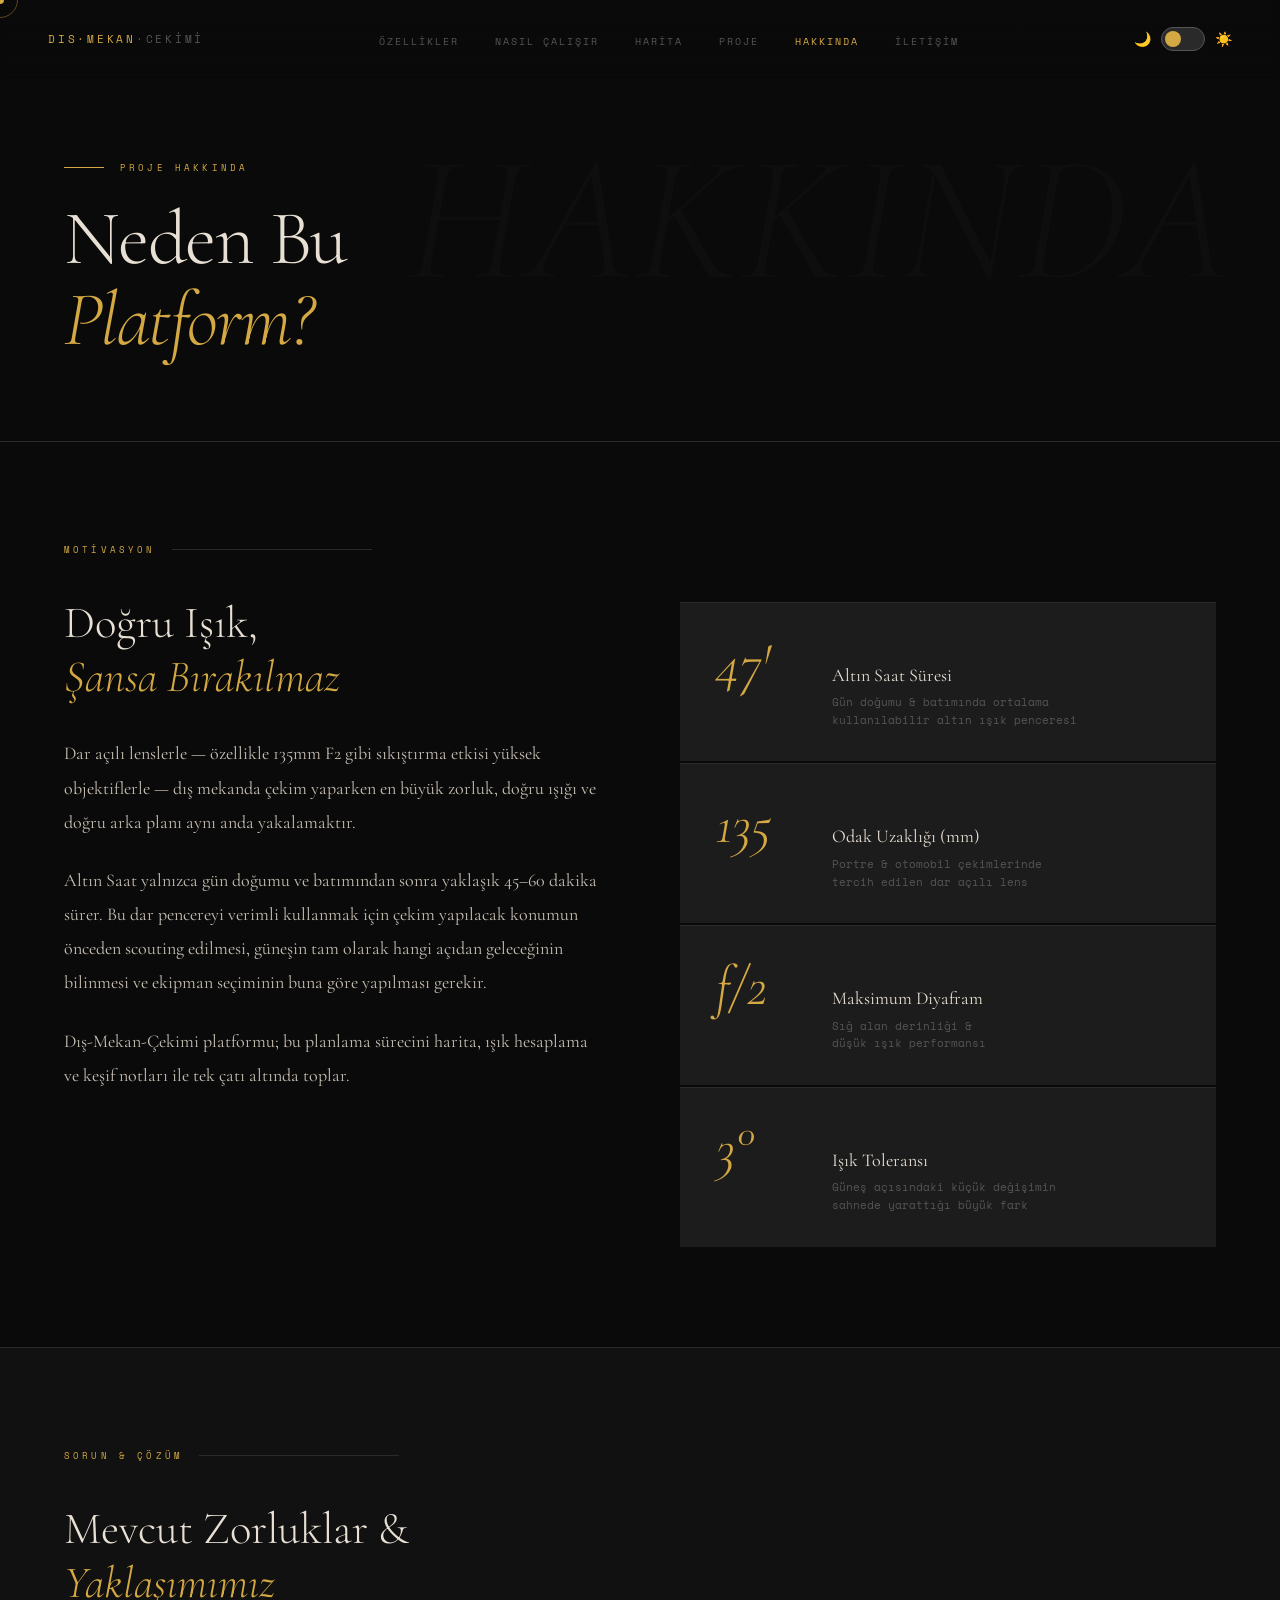
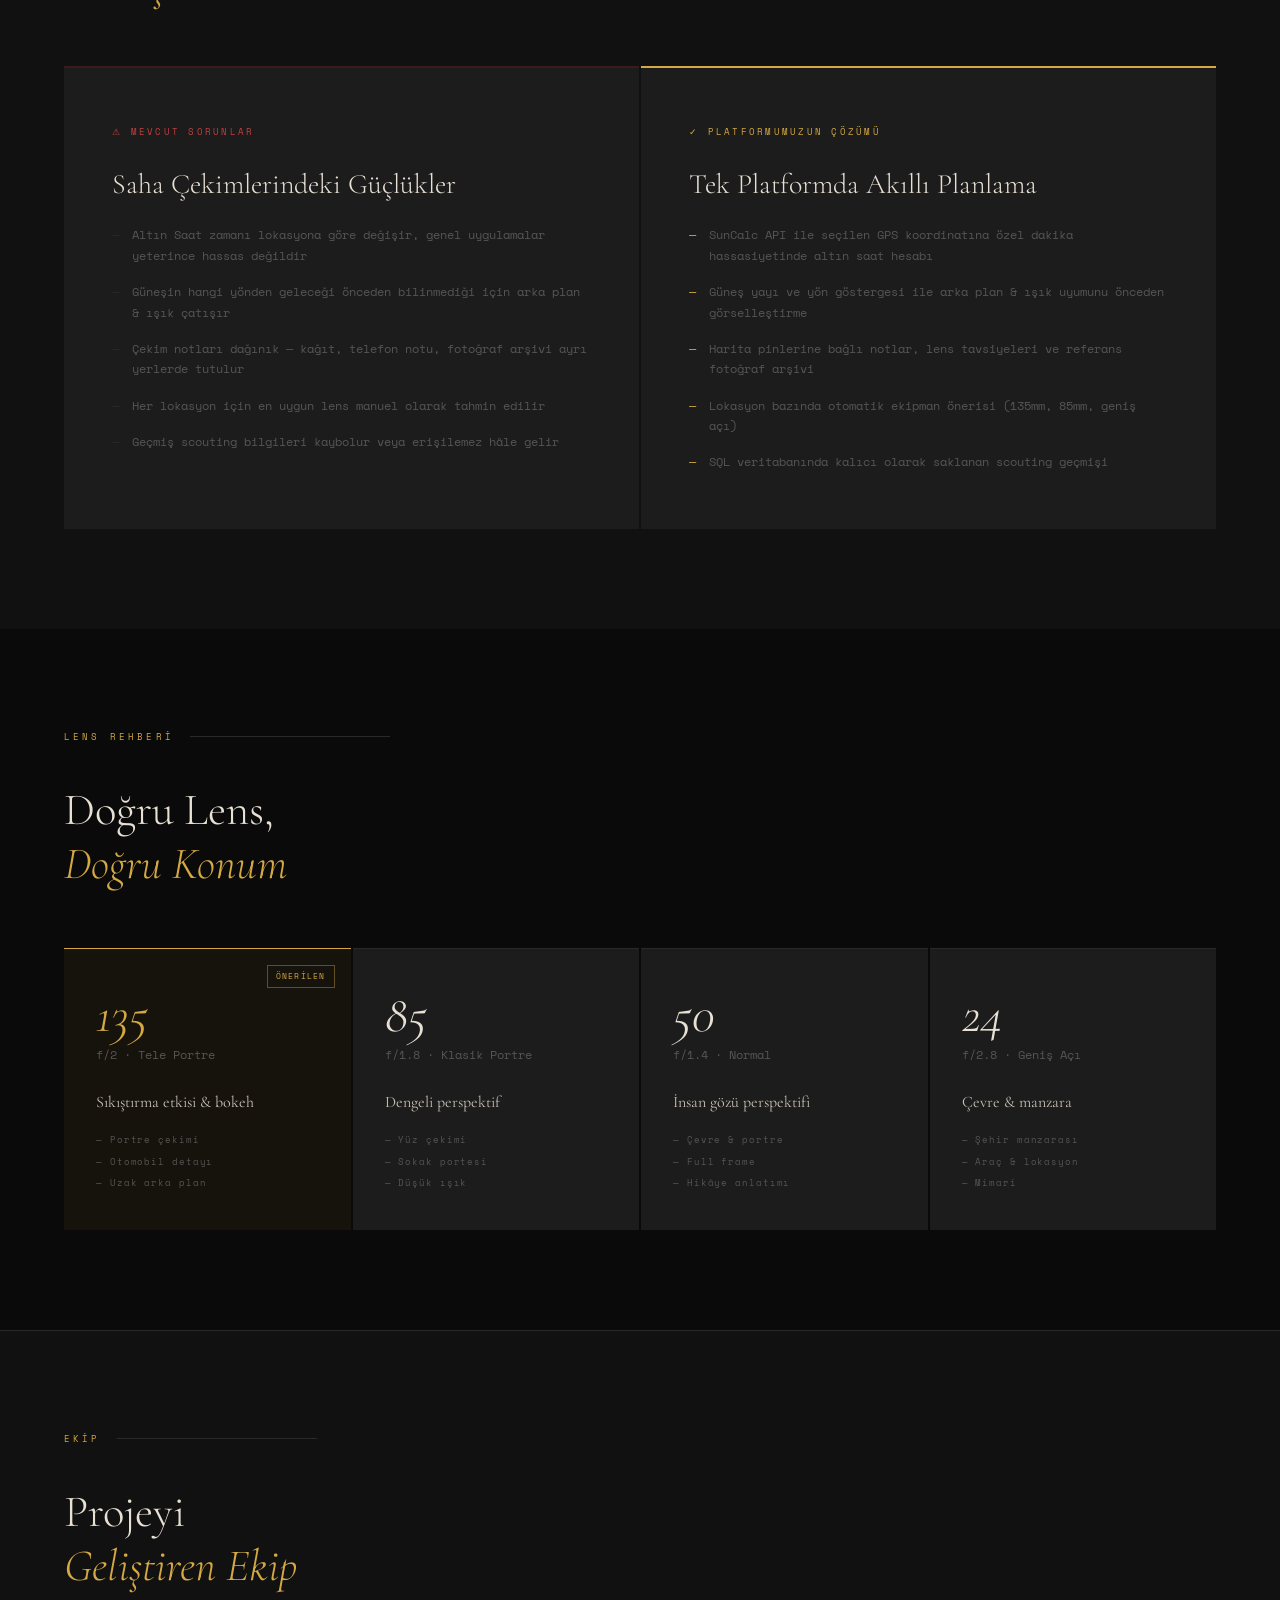
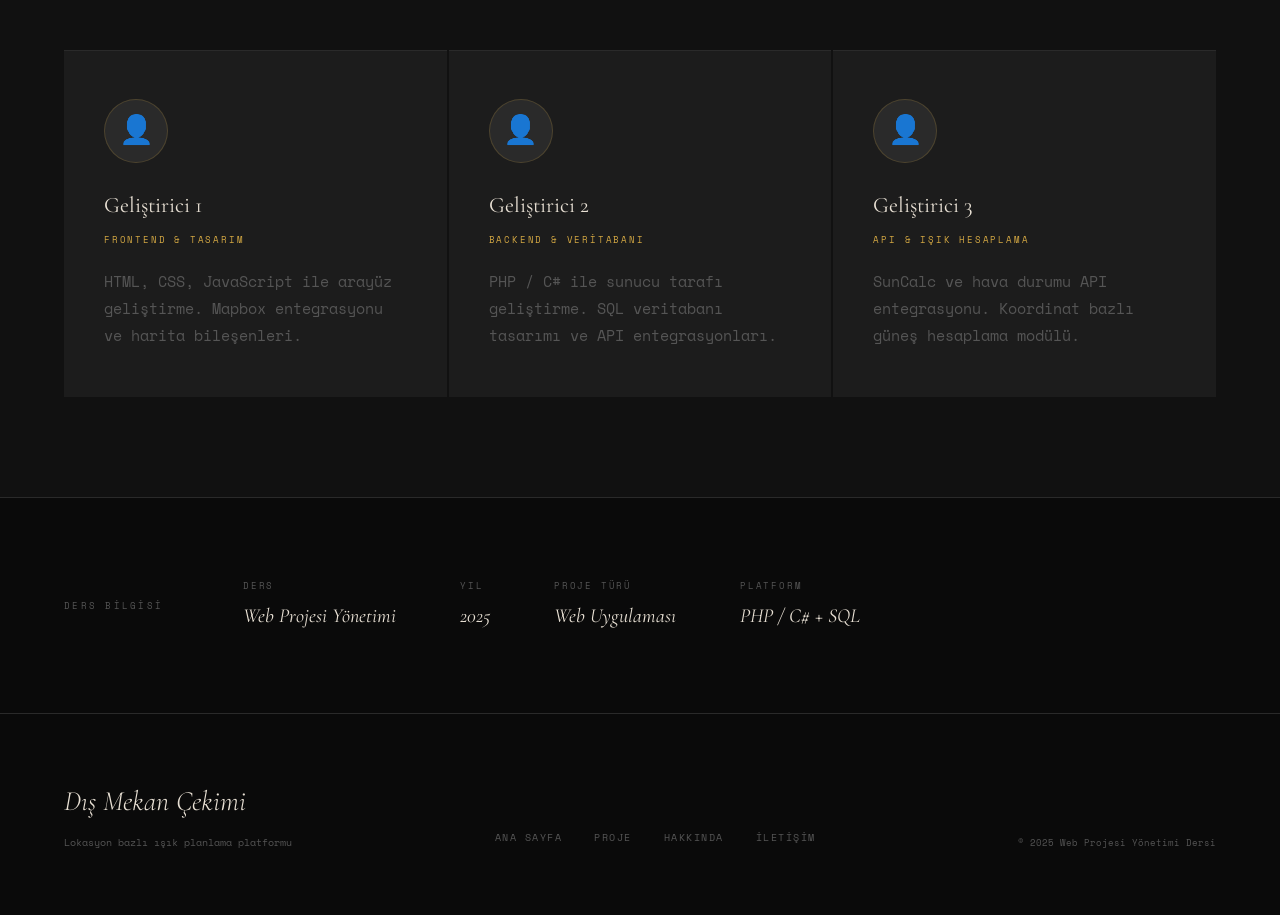
==== about.html @ 48ecaecd "Update about.html" ====
<!DOCTYPE html>
<html lang="tr">
<head>
  <script>
    // Tema: sayfa yüklenir yüklenmez uygula (flash önleme)
    (function() {
      if (localStorage.getItem('theme') === 'light') {
        document.documentElement.classList.add('light-mode');
        document.body && document.body.classList.add('light-mode');
      }
    })();
  </script>
  <meta charset="UTF-8" />
  <meta name="viewport" content="width=device-width, initial-scale=1.0"/>
  <title>Hakkında | Dış-Mekan-Çekimi</title>
  <link rel="preconnect" href="https://fonts.googleapis.com">
  <link href="https://fonts.googleapis.com/css2?family=Cormorant+Garamond:ital,wght@0,300;0,400;0,600;1,300;1,400&family=Space+Mono:wght@400;700&display=swap" rel="stylesheet">
  <style>
    *, *::before, *::after { box-sizing: border-box; margin: 0; padding: 0; }

    :root {
      --black:  #0a0a0a;
      --dark:   #111111;
      --mid:    #1c1c1c;
      --border: #2a2a2a;
      --muted:  #555;
      --text:   #c8c0b4;
      --light:  #e8e0d4;
      --gold:   #d4a843;
      --gold2:  #f0c060;
      --accent: #e87b3a;
    }

    html { scroll-behavior: smooth; }
    /* ── LIGHT MODE ── */
    html.light-mode body, body.light-mode {
      --black:   #f5f0e8;
      --dark:    #ede8dc;
      --mid:     #e0d8cc;
      --border:  #c8bfb0;
      --muted:   #8a7f70;
      --text:    #3a3028;
      --light:   #1a1208;
      --gold:    #b8861e;
      --gold2:   #d4a030;
      --accent:  #c05a18;
    }
    body.light-mode nav {
      background: linear-gradient(to bottom, rgba(245,240,232,0.97), transparent);
    }
    body.light-mode nav.scrolled { background: rgba(245,240,232,0.99); }
    body.light-mode .nav-links    { background: rgba(245,240,232,0.98) !important; }

    /* ── DARK MODE TOGGLE BUTONU ── */
    .theme-toggle { display:flex; align-items:center; gap:10px; z-index:102; cursor:pointer; background:none; border:none; padding:0; }
    .theme-toggle-track { width:44px; height:24px; background:var(--border); border-radius:12px; position:relative; transition:background 0.3s; border:1px solid var(--muted); }
    body.light-mode .theme-toggle-track { background:var(--gold); border-color:var(--gold); }
    .theme-toggle-thumb { position:absolute; top:3px; left:3px; width:16px; height:16px; border-radius:50%; background:var(--gold); transition:transform 0.3s, background 0.3s; }
    body.light-mode .theme-toggle-thumb { transform:translateX(20px); background:var(--black); }
    .theme-toggle-icon { font-size:14px; line-height:1; }

    /* ── YUKARI ÇIK BUTONU ── */
    .scroll-top-btn { position:fixed; bottom:40px; right:40px; z-index:200; width:48px; height:48px; background:var(--gold); color:var(--black); border:none; cursor:pointer; display:flex; align-items:center; justify-content:center; font-size:20px; font-family:"Space Mono",monospace; clip-path:polygon(0 0,calc(100% - 8px) 0,100% 8px,100% 100%,0 100%); opacity:0; transform:translateY(20px); transition:opacity 0.4s ease, transform 0.4s ease, background 0.3s; pointer-events:none; }
    .scroll-top-btn.visible { opacity:1; transform:translateY(0); pointer-events:all; }
    .scroll-top-btn:hover { background:var(--gold2); }


    body {
      background: var(--black);
      color: var(--text);
      font-family: 'Cormorant Garamond', serif;
      font-size: 18px;
      line-height: 1.7;
      overflow-x: hidden;
      cursor: none;
    }

    .cursor {
      width: 8px; height: 8px;
      background: var(--gold);
      border-radius: 50%;
      position: fixed; top: 0; left: 0;
      pointer-events: none; z-index: 9999;
      transform: translate(-50%,-50%);
    }
    .cursor-ring {
      width: 36px; height: 36px;
      border: 1px solid rgba(212,168,67,0.4);
      border-radius: 50%;
      position: fixed; top: 0; left: 0;
      pointer-events: none; z-index: 9998;
      transform: translate(-50%,-50%);
      transition: all 0.15s ease;
    }

    /* NAV */
    nav {
      position: fixed; top: 0; left: 0; right: 0;
      z-index: 100;
      display: flex; align-items: center; justify-content: space-between;
      padding: 24px 48px;
      background: linear-gradient(to bottom, rgba(10,10,10,0.95), transparent);
      backdrop-filter: blur(4px);
    }
    .nav-logo {
      font-family: 'Space Mono', monospace;
      font-size: 11px;
      letter-spacing: 0.25em;
      color: var(--gold);
      text-transform: uppercase;
      text-decoration: none;
    }
    .nav-logo span { color: var(--muted); }
    .nav-links { display: flex; gap: 36px; list-style: none; }
    .nav-links a {
      font-family: 'Space Mono', monospace;
      font-size: 10px;
      letter-spacing: 0.2em;
      text-transform: uppercase;
      color: var(--muted);
      text-decoration: none;
      transition: color 0.3s;
    }
    .nav-links a:hover, .nav-links a.active { color: var(--gold); }

    /* PAGE HEADER */
    .page-header {
      padding: 160px 64px 80px;
      border-bottom: 1px solid var(--border);
      position: relative;
      overflow: hidden;
    }
    .page-header::before {
      content: 'HAKKINDA';
      position: absolute;
      right: 48px; top: 50%;
      transform: translateY(-50%);
      font-size: 180px;
      font-weight: 300;
      font-style: italic;
      color: rgba(255,255,255,0.02);
      font-family: 'Cormorant Garamond', serif;
      pointer-events: none;
      white-space: nowrap;
    }
    .page-tag {
      font-family: 'Space Mono', monospace;
      font-size: 9px;
      letter-spacing: 0.35em;
      text-transform: uppercase;
      color: var(--gold);
      display: flex; align-items: center; gap: 16px;
      margin-bottom: 24px;
    }
    .page-tag::before {
      content: ''; display: block;
      width: 40px; height: 1px; background: var(--gold);
    }
    .page-title {
      font-size: clamp(48px, 6vw, 88px);
      font-weight: 300;
      color: var(--light);
      line-height: 1.05;
      letter-spacing: -0.02em;
    }
    .page-title em { font-style: italic; color: var(--gold); }

    /* INTRO */
    .intro {
      display: grid;
      grid-template-columns: 1fr 1fr;
      gap: 80px;
      padding: 100px 64px;
      align-items: start;
    }
    .intro-left {}
    .section-label {
      font-family: 'Space Mono', monospace;
      font-size: 9px;
      letter-spacing: 0.35em;
      text-transform: uppercase;
      color: var(--gold);
      display: flex; align-items: center; gap: 16px;
      margin-bottom: 40px;
    }
    .section-label::after {
      content: ''; display: block; flex: 1;
      height: 1px; background: var(--border); max-width: 200px;
    }
    .intro-title {
      font-size: clamp(30px, 3.5vw, 48px);
      font-weight: 300;
      color: var(--light);
      line-height: 1.2;
      margin-bottom: 32px;
    }
    .intro-title em { font-style: italic; color: var(--gold); }
    .intro-text {
      font-size: 18px;
      color: var(--text);
      line-height: 1.9;
      margin-bottom: 24px;
    }

    .intro-right {
      display: flex; flex-direction: column; gap: 2px;
      padding-top: 60px;
    }
    .stat-block {
      background: var(--mid);
      border-top: 1px solid var(--border);
      padding: 32px 36px;
      display: flex; align-items: baseline; gap: 16px;
      transition: background 0.3s;
      position: relative;
      overflow: hidden;
    }
    .stat-block::before {
      content: '';
      position: absolute; top: 0; left: 0;
      width: 2px; height: 0;
      background: var(--gold);
      transition: height 0.4s;
    }
    .stat-block:hover::before { height: 100%; }
    .stat-block:hover { background: #1f1f1f; }
    .stat-big {
      font-size: 56px;
      font-weight: 300;
      font-style: italic;
      color: var(--gold);
      line-height: 1;
      min-width: 100px;
    }
    .stat-info {}
    .stat-title {
      font-size: 18px;
      color: var(--light);
      font-weight: 400;
      margin-bottom: 4px;
    }
    .stat-desc {
      font-family: 'Space Mono', monospace;
      font-size: 11px;
      color: var(--muted);
      line-height: 1.6;
    }

    /* PROBLEM / SOLUTION */
    .problem {
      background: var(--dark);
      padding: 100px 64px;
      border-top: 1px solid var(--border);
    }
    .two-col {
      display: grid;
      grid-template-columns: 1fr 1fr;
      gap: 2px;
      margin-top: 56px;
    }
    .col-card {
      padding: 56px 48px;
      position: relative;
      overflow: hidden;
    }
    .col-card.problem-card {
      background: var(--mid);
      border-top: 2px solid #3a1a1a;
    }
    .col-card.solution-card {
      background: var(--mid);
      border-top: 2px solid var(--gold);
    }
    .col-card-label {
      font-family: 'Space Mono', monospace;
      font-size: 9px;
      letter-spacing: 0.25em;
      text-transform: uppercase;
      margin-bottom: 28px;
    }
    .problem-card .col-card-label { color: #c04040; }
    .solution-card .col-card-label { color: var(--gold); }
    .col-card-title {
      font-size: 28px;
      color: var(--light);
      font-weight: 300;
      margin-bottom: 24px;
      line-height: 1.2;
    }
    .col-card ul {
      list-style: none;
      display: flex; flex-direction: column; gap: 16px;
    }
    .col-card ul li {
      font-family: 'Space Mono', monospace;
      font-size: 12px;
      color: var(--muted);
      line-height: 1.7;
      padding-left: 20px;
      position: relative;
    }
    .col-card ul li::before {
      content: '—';
      position: absolute; left: 0;
      color: var(--border);
    }
    .solution-card ul li::before { color: var(--gold); }

    /* LENS PHILOSOPHY */
    .lens-section {
      padding: 100px 64px;
      background: var(--black);
    }
    .lens-grid {
      display: grid;
      grid-template-columns: repeat(4, 1fr);
      gap: 2px;
      margin-top: 56px;
    }
    .lens-card {
      background: var(--mid);
      border-top: 1px solid var(--border);
      padding: 40px 32px;
      transition: all 0.3s;
      position: relative;
    }
    .lens-card:hover { background: #1f1f1f; }
    .lens-card.featured {
      background: rgba(212,168,67,0.06);
      border-top-color: var(--gold);
    }
    .lens-mm {
      font-size: 52px;
      font-weight: 300;
      font-style: italic;
      color: var(--light);
      line-height: 1;
      margin-bottom: 4px;
    }
    .lens-card.featured .lens-mm { color: var(--gold); }
    .lens-aperture {
      font-family: 'Space Mono', monospace;
      font-size: 12px;
      color: var(--muted);
      margin-bottom: 24px;
    }
    .lens-use {
      font-size: 16px;
      color: var(--text);
      margin-bottom: 16px;
    }
    .lens-tags {
      display: flex; flex-direction: column; gap: 6px;
    }
    .lens-tag {
      font-family: 'Space Mono', monospace;
      font-size: 9px;
      color: var(--muted);
      letter-spacing: 0.1em;
    }
    .lens-badge {
      position: absolute; top: 16px; right: 16px;
      font-family: 'Space Mono', monospace;
      font-size: 8px;
      letter-spacing: 0.15em;
      text-transform: uppercase;
      color: var(--gold);
      border: 1px solid rgba(212,168,67,0.4);
      padding: 4px 8px;
    }

    /* TEAM / ABOUT */
    .team {
      background: var(--dark);
      padding: 100px 64px;
      border-top: 1px solid var(--border);
    }
    .team-grid {
      display: grid;
      grid-template-columns: repeat(3, 1fr);
      gap: 2px;
      margin-top: 56px;
    }
    .team-card {
      background: var(--mid);
      border-top: 1px solid var(--border);
      padding: 48px 40px;
      transition: all 0.3s;
    }
    .team-card:hover { background: #1f1f1f; }
    .team-avatar {
      width: 64px; height: 64px;
      border-radius: 50%;
      background: var(--border);
      display: flex; align-items: center; justify-content: center;
      font-size: 28px;
      margin-bottom: 24px;
      border: 1px solid rgba(212,168,67,0.2);
    }
    .team-name {
      font-size: 22px;
      color: var(--light);
      font-weight: 400;
      margin-bottom: 8px;
    }
    .team-role {
      font-family: 'Space Mono', monospace;
      font-size: 9px;
      letter-spacing: 0.2em;
      color: var(--gold);
      text-transform: uppercase;
      margin-bottom: 20px;
    }
    .team-desc {
      font-size: 15px;
      color: var(--muted);
      font-family: 'Space Mono', monospace;
      line-height: 1.8;
    }

    /* COURSE INFO */
    .course {
      padding: 80px 64px;
      border-top: 1px solid var(--border);
      display: flex; align-items: center;
      gap: 80px; flex-wrap: wrap;
      background: var(--black);
    }
    .course-label {
      font-family: 'Space Mono', monospace;
      font-size: 9px;
      letter-spacing: 0.25em;
      color: var(--muted);
      text-transform: uppercase;
      white-space: nowrap;
    }
    .course-info {
      display: flex; gap: 64px; flex-wrap: wrap;
    }
    .course-item {}
    .course-key {
      font-family: 'Space Mono', monospace;
      font-size: 9px;
      color: var(--muted);
      letter-spacing: 0.2em;
      text-transform: uppercase;
      margin-bottom: 6px;
    }
    .course-val {
      font-size: 20px;
      color: var(--light);
      font-style: italic;
    }

    /* FOOTER */
    footer {
      padding: 64px;
      border-top: 1px solid var(--border);
      display: flex; justify-content: space-between; align-items: flex-end;
      flex-wrap: wrap; gap: 32px;
    }
    .footer-logo { font-size: 28px; font-weight: 300; color: var(--light); font-style: italic; }
    .footer-links { display: flex; gap: 32px; list-style: none; }
    .footer-links a {
      font-family: 'Space Mono', monospace;
      font-size: 10px; letter-spacing: 0.15em;
      text-transform: uppercase; color: var(--muted);
      text-decoration: none; transition: color 0.3s;
    }
    .footer-links a:hover { color: var(--gold); }
    .footer-copy { font-family: 'Space Mono', monospace; font-size: 9px; color: var(--muted); }

    /* REVEAL */
    .reveal { opacity: 0; transform: translateY(30px); transition: opacity 0.7s ease, transform 0.7s ease; }
    .reveal.visible { opacity: 1; transform: translateY(0); }


    /* ── HAMBURGER ── */
    .hamburger { display: none; flex-direction: column; gap: 6px; cursor: pointer; z-index: 102; background: none; border: none; padding: 4px; }
    .hamburger span { display: block; width: 28px; height: 1px; background: var(--gold); transition: all 0.3s ease-in-out; }
    @media (max-width: 900px) {
      .hamburger { display: flex; }
      .hamburger.open span:nth-child(1) { transform: translateY(7px) rotate(45deg); }
      .hamburger.open span:nth-child(2) { opacity: 0; }
      .hamburger.open span:nth-child(3) { transform: translateY(-7px) rotate(-45deg); }
      .nav-links {
        position: fixed; top: 0; right: -100%; width: 100%; height: 100vh;
        flex-direction: column; justify-content: center; align-items: center;
        gap: 40px; transition: right 0.4s ease; margin: 0; padding: 0;
        display: flex !important;
      }
      .nav-links.open { right: 0; }
      .nav-links a { font-size: 14px; }
    }
    @media (max-width: 900px) {
      nav { padding: 20px 24px; }
      .page-header { padding: 120px 24px 60px; }
      .intro { grid-template-columns: 1fr; padding: 60px 24px; gap: 48px; }
      .problem { padding: 60px 24px; }
      .two-col { grid-template-columns: 1fr; }
      .lens-section { padding: 60px 24px; }
      .lens-grid { grid-template-columns: 1fr 1fr; }
      .team { padding: 60px 24px; }
      .team-grid { grid-template-columns: 1fr; }
      .course { padding: 48px 24px; gap: 32px; }
      footer { padding: 40px 24px; flex-direction: column; }
    }
  </style>
</head>
<body>

  <div class="cursor" id="cursor"></div>
  <div class="cursor-ring" id="cursorRing"></div>

  <!-- NAV -->
  <nav>
    <a href="index.html" class="nav-logo">DIS·MEKAN<span>·CEKİMİ</span></a>
    <ul class="nav-links" id="navLinks">
      <li><a href="index.html#features">Özellikler</a></li>
      <li><a href="index.html#nasil">Nasıl Çalışır</a></li>
      <li><a href="index.html#harita">Harita</a></li>
      <li><a href="project.html">Proje</a></li>
      <li><a href="about.html" class="active">Hakkında</a></li>
      <li><a href="contact.html">İletişim</a></li>
    </ul>
    <div style="display:flex;align-items:center;gap:16px;">
      <button class="theme-toggle" id="themeToggle" title="Tema değiştir" aria-label="Tema değiştir">
        <span class="theme-toggle-icon">🌙</span>
        <div class="theme-toggle-track">
          <div class="theme-toggle-thumb"></div>
        </div>
        <span class="theme-toggle-icon">☀️</span>
      </button>
      <button class="hamburger" id="hamburger" aria-label="Menü">
        <span></span><span></span><span></span>
      </button>
    </div>
  </nav>

  <!-- PAGE HEADER -->
  <div class="page-header">
    <div class="page-tag">Proje Hakkında</div>
    <h1 class="page-title">
      Neden Bu<br>
      <em>Platform?</em>
    </h1>
  </div>

  <!-- INTRO -->
  <section class="intro">
    <div class="intro-left">
      <div class="section-label reveal">Motivasyon</div>
      <h2 class="intro-title reveal">
        Doğru Işık,<br>
        <em>Şansa Bırakılmaz</em>
      </h2>
      <p class="intro-text reveal">
        Dar açılı lenslerle — özellikle 135mm F2 gibi sıkıştırma etkisi yüksek objektiflerle — dış mekanda çekim yaparken en büyük zorluk, doğru ışığı ve doğru arka planı aynı anda yakalamaktır.
      </p>
      <p class="intro-text reveal">
        Altın Saat yalnızca gün doğumu ve batımından sonra yaklaşık 45–60 dakika sürer. Bu dar pencereyi verimli kullanmak için çekim yapılacak konumun önceden scouting edilmesi, güneşin tam olarak hangi açıdan geleceğinin bilinmesi ve ekipman seçiminin buna göre yapılması gerekir.
      </p>
      <p class="intro-text reveal">
        Dış-Mekan-Çekimi platformu; bu planlama sürecini harita, ışık hesaplama ve keşif notları ile tek çatı altında toplar.
      </p>
    </div>

    <div class="intro-right reveal">
      <div class="stat-block">
        <div class="stat-big">47'</div>
        <div class="stat-info">
          <div class="stat-title">Altın Saat Süresi</div>
          <div class="stat-desc">Gün doğumu & batımında ortalama<br>kullanılabilir altın ışık penceresi</div>
        </div>
      </div>
      <div class="stat-block">
        <div class="stat-big">135</div>
        <div class="stat-info">
          <div class="stat-title">Odak Uzaklığı (mm)</div>
          <div class="stat-desc">Portre & otomobil çekimlerinde<br>tercih edilen dar açılı lens</div>
        </div>
      </div>
      <div class="stat-block">
        <div class="stat-big">f/2</div>
        <div class="stat-info">
          <div class="stat-title">Maksimum Diyafram</div>
          <div class="stat-desc">Sığ alan derinliği &<br>düşük ışık performansı</div>
        </div>
      </div>
      <div class="stat-block">
        <div class="stat-big">3°</div>
        <div class="stat-info">
          <div class="stat-title">Işık Toleransı</div>
          <div class="stat-desc">Güneş açısındaki küçük değişimin<br>sahnede yarattığı büyük fark</div>
        </div>
      </div>
    </div>
  </section>

  <!-- PROBLEM / SOLUTION -->
  <section class="problem">
    <div class="section-label reveal">Sorun & Çözüm</div>
    <h2 class="intro-title reveal">
      Mevcut Zorluklar &<br>
      <em>Yaklaşımımız</em>
    </h2>
    <div class="two-col reveal">
      <div class="col-card problem-card">
        <div class="col-card-label">⚠ Mevcut Sorunlar</div>
        <h3 class="col-card-title">Saha Çekimlerindeki Güçlükler</h3>
        <ul>
          <li>Altın Saat zamanı lokasyona göre değişir, genel uygulamalar yeterince hassas değildir</li>
          <li>Güneşin hangi yönden geleceği önceden bilinmediği için arka plan & ışık çatışır</li>
          <li>Çekim notları dağınık — kağıt, telefon notu, fotoğraf arşivi ayrı yerlerde tutulur</li>
          <li>Her lokasyon için en uygun lens manuel olarak tahmin edilir</li>
          <li>Geçmiş scouting bilgileri kaybolur veya erişilemez hâle gelir</li>
        </ul>
      </div>
      <div class="col-card solution-card">
        <div class="col-card-label">✓ Platformumuzun Çözümü</div>
        <h3 class="col-card-title">Tek Platformda Akıllı Planlama</h3>
        <ul>
          <li>SunCalc API ile seçilen GPS koordinatına özel dakika hassasiyetinde altın saat hesabı</li>
          <li>Güneş yayı ve yön göstergesi ile arka plan & ışık uyumunu önceden görselleştirme</li>
          <li>Harita pinlerine bağlı notlar, lens tavsiyeleri ve referans fotoğraf arşivi</li>
          <li>Lokasyon bazında otomatik ekipman önerisi (135mm, 85mm, geniş açı)</li>
          <li>SQL veritabanında kalıcı olarak saklanan scouting geçmişi</li>
        </ul>
      </div>
    </div>
  </section>

  <!-- LENS PHILOSOPHY -->
  <section class="lens-section">
    <div class="section-label reveal">Lens Rehberi</div>
    <h2 class="intro-title reveal">
      Doğru Lens,<br>
      <em>Doğru Konum</em>
    </h2>
    <div class="lens-grid reveal">
      <div class="lens-card featured">
        <div class="lens-badge">Önerilen</div>
        <div class="lens-mm">135</div>
        <div class="lens-aperture">f/2 · Tele Portre</div>
        <div class="lens-use">Sıkıştırma etkisi & bokeh</div>
        <div class="lens-tags">
          <span class="lens-tag">— Portre çekimi</span>
          <span class="lens-tag">— Otomobil detayı</span>
          <span class="lens-tag">— Uzak arka plan</span>
        </div>
      </div>
      <div class="lens-card">
        <div class="lens-mm">85</div>
        <div class="lens-aperture">f/1.8 · Klasik Portre</div>
        <div class="lens-use">Dengeli perspektif</div>
        <div class="lens-tags">
          <span class="lens-tag">— Yüz çekimi</span>
          <span class="lens-tag">— Sokak portesi</span>
          <span class="lens-tag">— Düşük ışık</span>
        </div>
      </div>
      <div class="lens-card">
        <div class="lens-mm">50</div>
        <div class="lens-aperture">f/1.4 · Normal</div>
        <div class="lens-use">İnsan gözü perspektifi</div>
        <div class="lens-tags">
          <span class="lens-tag">— Çevre & portre</span>
          <span class="lens-tag">— Full frame</span>
          <span class="lens-tag">— Hikâye anlatımı</span>
        </div>
      </div>
      <div class="lens-card">
        <div class="lens-mm">24</div>
        <div class="lens-aperture">f/2.8 · Geniş Açı</div>
        <div class="lens-use">Çevre & manzara</div>
        <div class="lens-tags">
          <span class="lens-tag">— Şehir manzarası</span>
          <span class="lens-tag">— Araç & lokasyon</span>
          <span class="lens-tag">— Mimari</span>
        </div>
      </div>
    </div>
  </section>

  <!-- TEAM -->
  <section class="team">
    <div class="section-label reveal">Ekip</div>
    <h2 class="intro-title reveal">
      Projeyi<br>
      <em>Geliştiren Ekip</em>
    </h2>
    <div class="team-grid reveal">
      <div class="team-card">
        <div class="team-avatar">👤</div>
        <div class="team-name">Geliştirici 1</div>
        <div class="team-role">Frontend & Tasarım</div>
        <div class="team-desc">HTML, CSS, JavaScript ile arayüz geliştirme. Mapbox entegrasyonu ve harita bileşenleri.</div>
      </div>
      <div class="team-card">
        <div class="team-avatar">👤</div>
        <div class="team-name">Geliştirici 2</div>
        <div class="team-role">Backend & Veritabanı</div>
        <div class="team-desc">PHP / C# ile sunucu tarafı geliştirme. SQL veritabanı tasarımı ve API entegrasyonları.</div>
      </div>
      <div class="team-card">
        <div class="team-avatar">👤</div>
        <div class="team-name">Geliştirici 3</div>
        <div class="team-role">API & Işık Hesaplama</div>
        <div class="team-desc">SunCalc ve hava durumu API entegrasyonu. Koordinat bazlı güneş hesaplama modülü.</div>
      </div>
    </div>
  </section>

  <!-- COURSE INFO -->
  <div class="course">
    <div class="course-label">Ders Bilgisi</div>
    <div class="course-info">
      <div class="course-item">
        <div class="course-key">Ders</div>
        <div class="course-val">Web Projesi Yönetimi</div>
      </div>
      <div class="course-item">
        <div class="course-key">Yıl</div>
        <div class="course-val">2025</div>
      </div>
      <div class="course-item">
        <div class="course-key">Proje Türü</div>
        <div class="course-val">Web Uygulaması</div>
      </div>
      <div class="course-item">
        <div class="course-key">Platform</div>
        <div class="course-val">PHP / C# + SQL</div>
      </div>
    </div>
  </div>

  <!-- FOOTER -->
  <footer>
    <div>
      <div class="footer-logo">Dış Mekan Çekimi</div>
      <div style="font-family:'Space Mono',monospace;font-size:10px;color:var(--muted);margin-top:8px">
        Lokasyon bazlı ışık planlama platformu
      </div>
    </div>
    <ul class="footer-links">
      <li><a href="index.html">Ana Sayfa</a></li>
      <li><a href="project.html">Proje</a></li>
      <li><a href="about.html">Hakkında</a></li>
      <li><a href="contact.html">İletişim</a></li>
    </ul>
    <div class="footer-copy">© 2025 Web Projesi Yönetimi Dersi</div>
  </footer>

  <script>
    const cursor = document.getElementById('cursor');
    const ring = document.getElementById('cursorRing');
    document.addEventListener('mousemove', e => {
      cursor.style.left = e.clientX + 'px';
      cursor.style.top = e.clientY + 'px';
      setTimeout(() => {
        ring.style.left = e.clientX + 'px';
        ring.style.top = e.clientY + 'px';
      }, 80);
    });

    const reveals = document.querySelectorAll('.reveal');
    const observer = new IntersectionObserver(entries => {
      entries.forEach(e => {
        if (e.isIntersecting) { e.target.classList.add('visible'); observer.unobserve(e.target); }
      });
    }, { threshold: 0.12 });
    reveals.forEach(el => observer.observe(el));
  </script>
  <button class="scroll-top-btn" id="scrollTopBtn" title="Yukarı çık" aria-label="Yukarı çık">↑</button>

  <script>
    document.addEventListener('DOMContentLoaded', function() {
      // Tema toggle
      var themeBtn = document.getElementById('themeToggle');
      if (themeBtn) {
        themeBtn.addEventListener('click', function() {
          document.body.classList.toggle('light-mode');
          document.documentElement.classList.toggle('light-mode');
          localStorage.setItem('theme', document.body.classList.contains('light-mode') ? 'light' : 'dark');
        });
      }
      // Hamburger menü
      var ham = document.getElementById('hamburger');
      var navL = document.getElementById('navLinks');
      if (ham && navL) {
        ham.addEventListener('click', function() {
          ham.classList.toggle('open');
          navL.classList.toggle('open');
        });
        navL.querySelectorAll('a').forEach(function(a) {
          a.addEventListener('click', function() {
            ham.classList.remove('open');
            navL.classList.remove('open');
          });
        });
      }
      // Yukarı çık
      var topBtn = document.getElementById('scrollTopBtn');
      if (topBtn) {
        window.addEventListener('scroll', function() {
          topBtn.classList.toggle('visible', window.scrollY > 400);
        });
        topBtn.addEventListener('click', function() {
          window.scrollTo({ top: 0, behavior: 'smooth' });
        });
      }
      // Nav scroll efekti
      var nav = document.querySelector('nav');
      if (nav) {
        window.addEventListener('scroll', function() {
          nav.classList.toggle('scrolled', window.scrollY > 60);
        });
      }
    });
  </script>
</body>
</html>
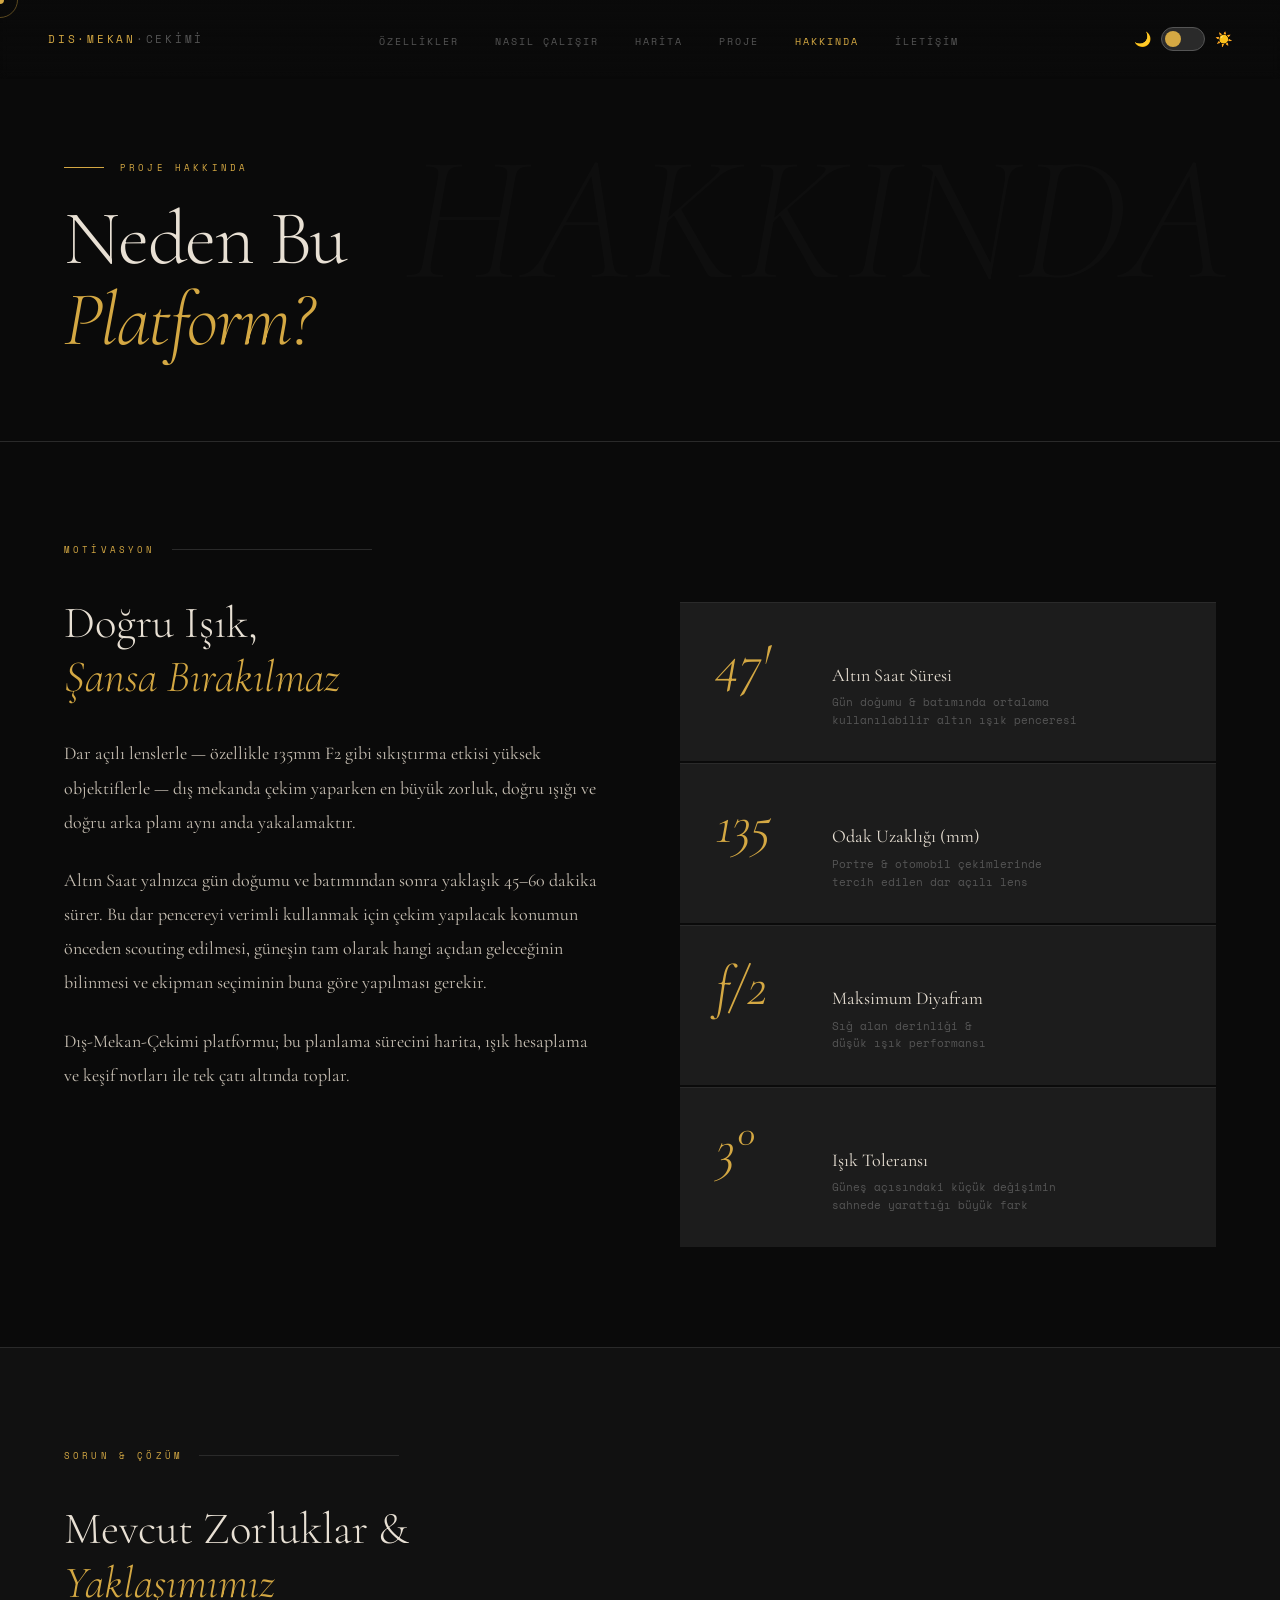
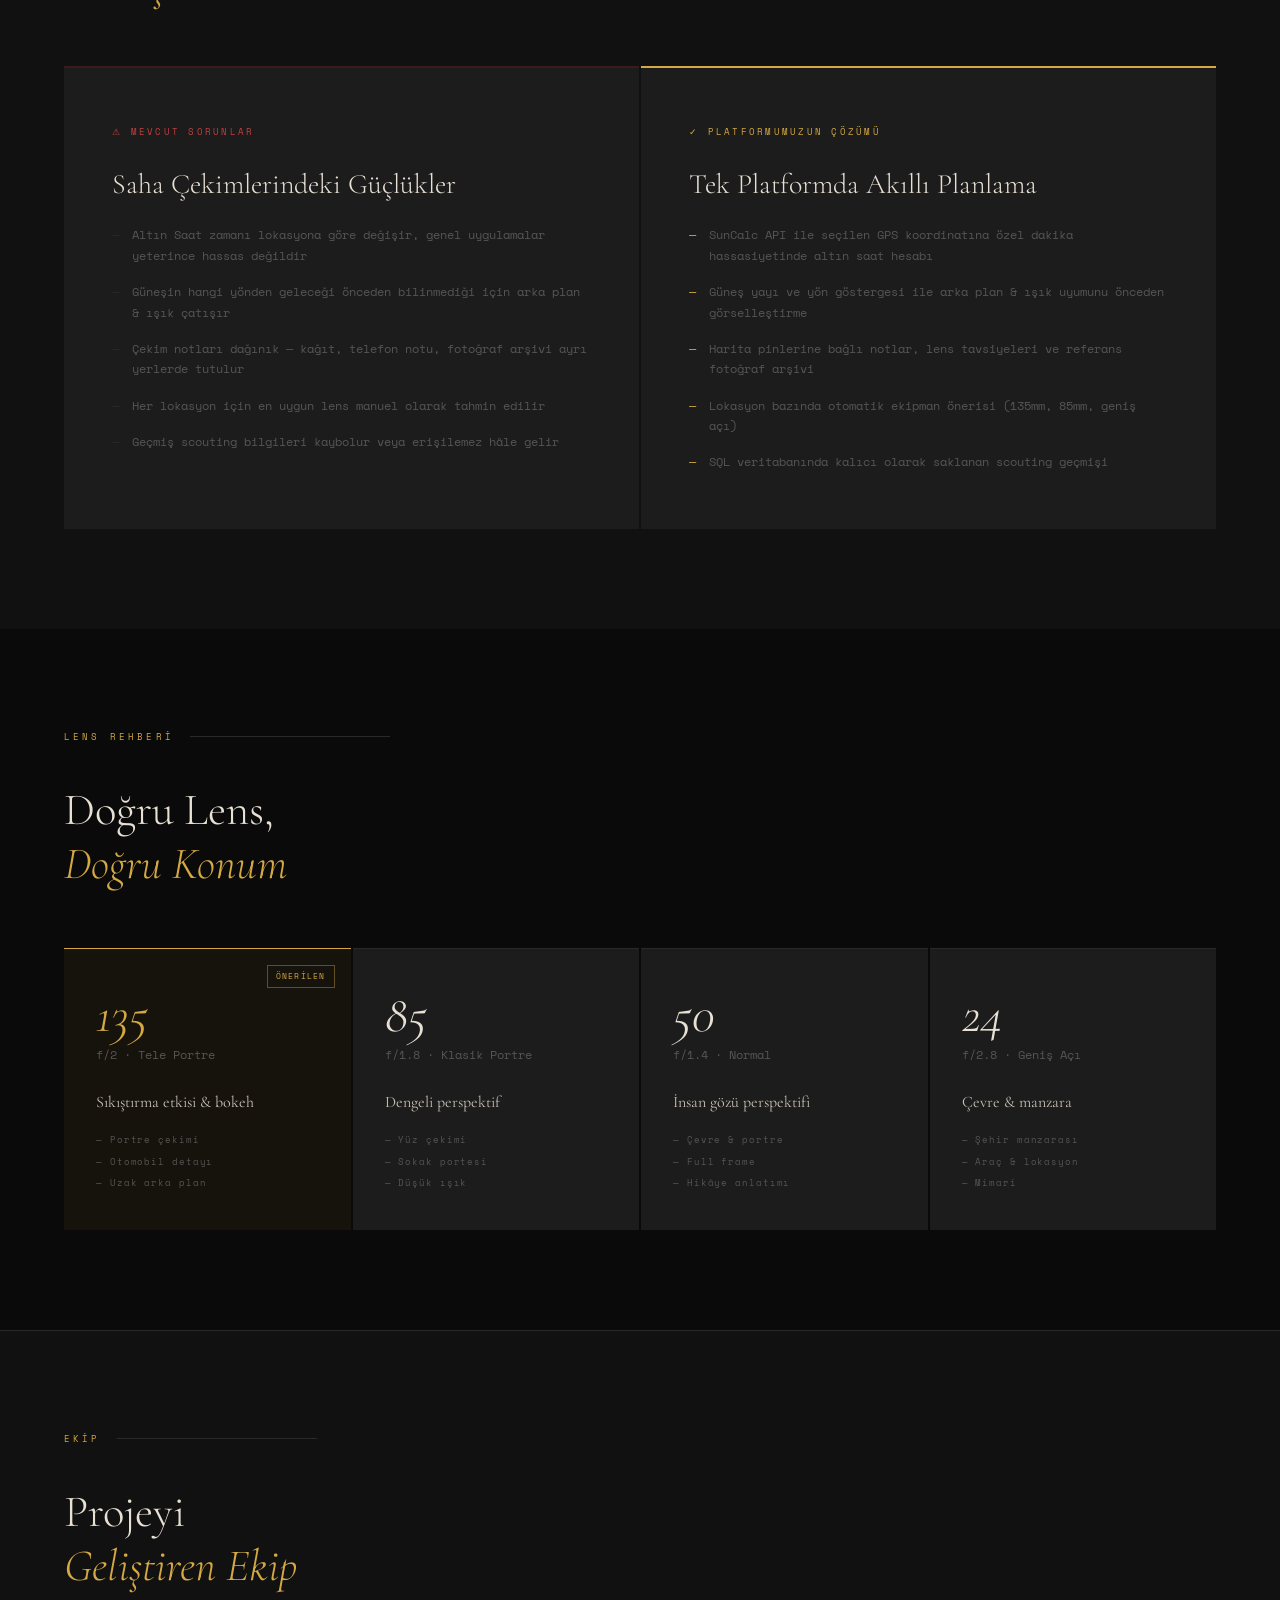
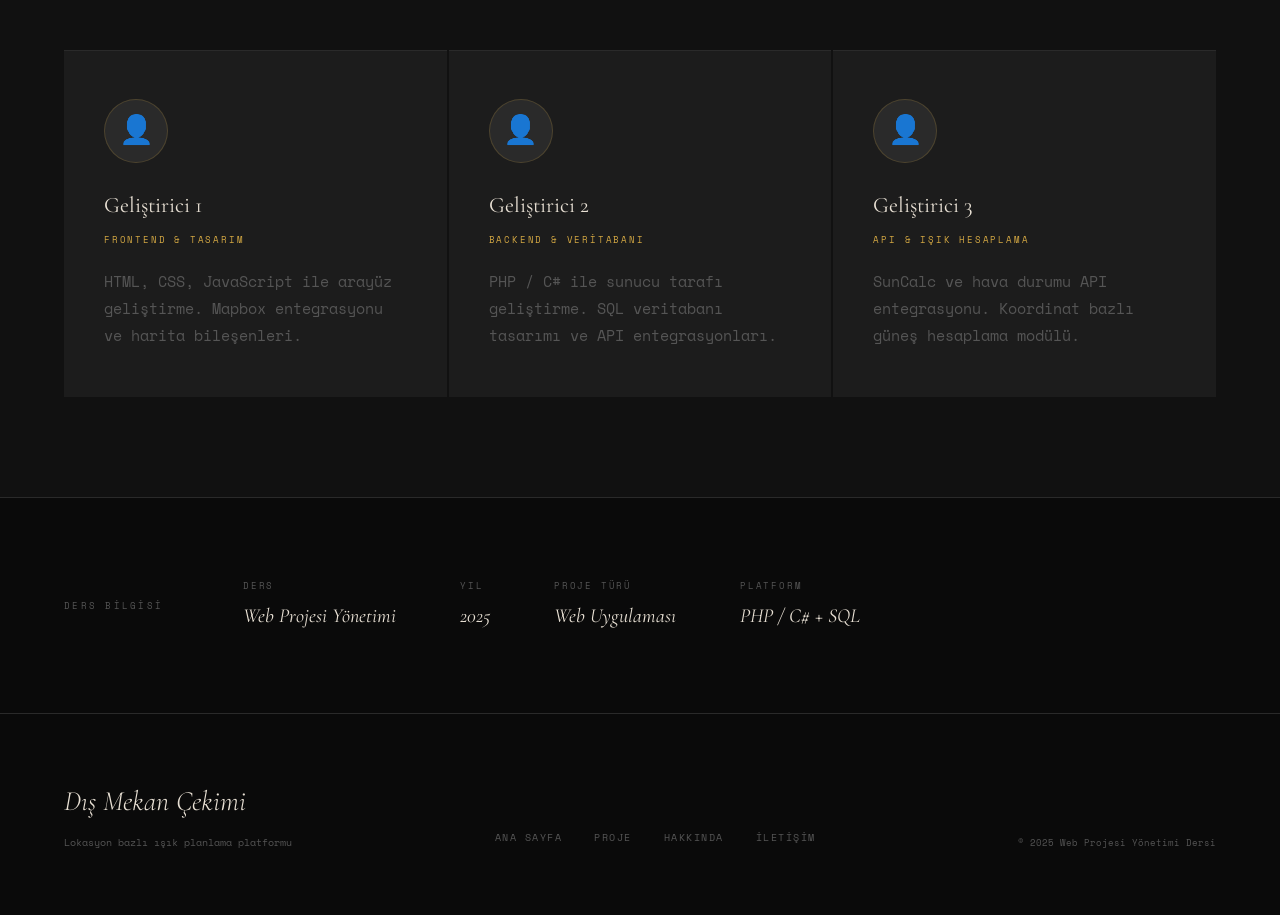
==== commit 35adef04: "Merge pull request #9 from web-projesi-2026/main 27 NİSAN verilen özellik contact.html ye eklendi" ====
--- a/about.html
+++ b/about.html
@@ -486,9 +486,10 @@
       .hamburger.open span:nth-child(3) { transform: translateY(-7px) rotate(-45deg); }
       .nav-links {
         position: fixed; top: 0; right: -100%; width: 100%; height: 100vh;
+        background: rgba(10,10,10,0.98); backdrop-filter: blur(10px);
         flex-direction: column; justify-content: center; align-items: center;
-        gap: 40px; transition: right 0.4s ease; margin: 0; padding: 0;
-        display: flex !important;
+        gap: 40px; transition: right 0.4s ease;
+        display: flex;
       }
       .nav-links.open { right: 0; }
       .nav-links a { font-size: 14px; }
